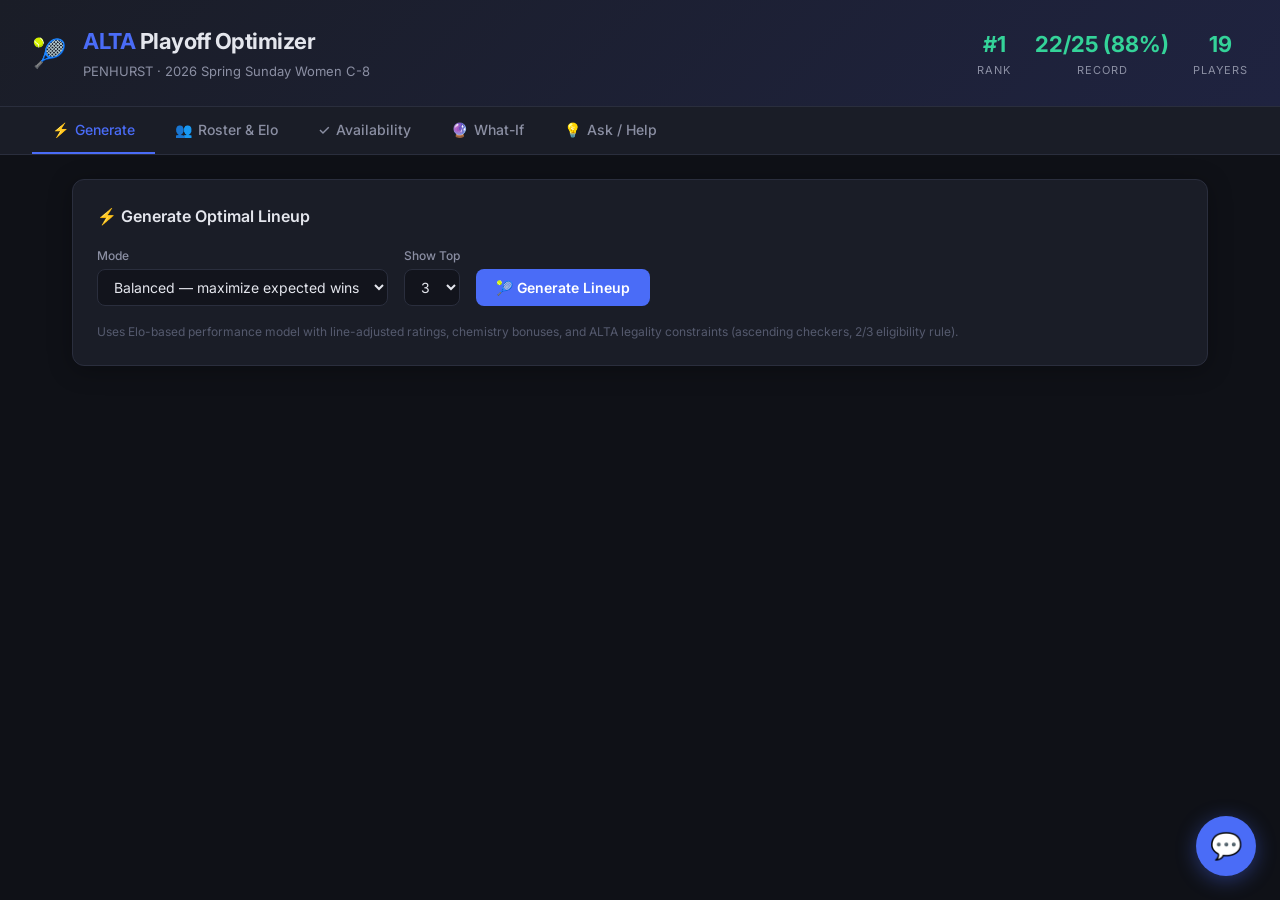
==== docs/index.html @ ab8906a0 "Add GitHub Pages static site Port entire Python optimizer to client-side JavaScript: - optimizer.js:" ====
<!DOCTYPE html>
<html lang="en">
<head>
  <meta charset="UTF-8">
  <meta name="viewport" content="width=device-width, initial-scale=1.0">
  <title>ALTA Playoff Optimizer</title>
  <link rel="preconnect" href="https://fonts.googleapis.com">
  <link href="https://fonts.googleapis.com/css2?family=Inter:wght@400;500;600;700;800&family=JetBrains+Mono:wght@400;600;700;800&display=swap" rel="stylesheet">
  <link rel="stylesheet" href="static/styles.css">
</head>
<body>

  <!-- ── Header ── -->
  <header class="header">
    <div class="header-left">
      <span class="header-logo">🎾</span>
      <div>
        <h1><span>ALTA</span> Playoff Optimizer</h1>
        <div class="header-sub">
          <span id="team-name">Loading...</span> · <span id="team-league"></span>
        </div>
      </div>
    </div>
    <div class="header-stats">
      <div class="stat-box">
        <div class="stat-value" id="team-rank">—</div>
        <div class="stat-label">Rank</div>
      </div>
      <div class="stat-box">
        <div class="stat-value" id="team-record">—</div>
        <div class="stat-label">Record</div>
      </div>
      <div class="stat-box">
        <div class="stat-value" id="team-roster-size">—</div>
        <div class="stat-label">Players</div>
      </div>
    </div>
  </header>

  <!-- ── Navigation ── -->
  <nav class="nav">
    <button class="nav-btn active" data-panel="generate" onclick="switchPanel('generate')">
      <span class="icon">⚡</span>Generate
    </button>
    <button class="nav-btn" data-panel="roster" onclick="switchPanel('roster')">
      <span class="icon">👥</span>Roster & Elo
    </button>
    <button class="nav-btn" data-panel="availability" onclick="switchPanel('availability'); loadAvailability()">
      <span class="icon">✓</span>Availability
    </button>
    <button class="nav-btn" data-panel="whatif" onclick="switchPanel('whatif'); loadWhatIf()">
      <span class="icon">🔮</span>What-If
    </button>
    <button class="nav-btn" data-panel="help" onclick="switchPanel('help'); openChat()">
      <span class="icon">💡</span>Ask / Help
    </button>
  </nav>

  <!-- ── Main Content ── -->
  <main class="main">

    <!-- Generate Panel -->
    <div id="panel-generate" class="panel active">
      <div class="card">
        <div class="card-header">
          <h2>⚡ Generate Optimal Lineup</h2>
        </div>
        <div class="form-row" style="margin-bottom:16px">
          <div class="form-group">
            <label>Mode</label>
            <select id="sel-mode">
              <option value="balanced" selected>Balanced — maximize expected wins</option>
              <option value="aggressive">Aggressive — upset potential</option>
              <option value="conservative">Conservative — protect the lead</option>
            </select>
          </div>
          <div class="form-group">
            <label>Show Top</label>
            <select id="sel-topn">
              <option value="1">1</option>
              <option value="2">2</option>
              <option value="3" selected>3</option>
              <option value="5">5</option>
            </select>
          </div>
          <button class="btn btn-primary" id="btn-generate" onclick="generateLineup()">
            🎾 Generate Lineup
          </button>
        </div>
        <p style="font-size:12px;color:var(--text-muted)">
          Uses Elo-based performance model with line-adjusted ratings, chemistry bonuses,
          and ALTA legality constraints (ascending checkers, 2/3 eligibility rule).
        </p>
      </div>

      <div id="lineup-results"></div>
    </div>

    <!-- Roster Panel -->
    <div id="panel-roster" class="panel">
      <div class="card">
        <div class="card-header">
          <h2>👥 Roster & Elo Ratings</h2>
        </div>
        <p style="font-size:12px;color:var(--text-dim);margin-bottom:12px">
          Line-adjusted Elo ratings · K=40 · Higher = stronger · ±RD = uncertainty
        </p>
        <div class="table-wrap">
          <table>
            <thead>
              <tr>
                <th>#</th>
                <th>Player</th>
                <th>Elo</th>
                <th>±RD</th>
                <th>Value</th>
                <th>Win%</th>
                <th>Matches</th>
                <th>Confidence</th>
                <th>Eligible Lines</th>
              </tr>
            </thead>
            <tbody id="roster-body">
              <tr><td colspan="9"><div class="loading-overlay"><span class="spinner"></span> Click to load roster</div></td></tr>
            </tbody>
          </table>
        </div>
      </div>
    </div>

    <!-- Availability Panel -->
    <div id="panel-availability" class="panel">
      <div class="card">
        <div class="card-header">
          <h2>✓ Player Availability</h2>
          <span style="font-size:13px;color:var(--text-dim)" id="avail-count"></span>
        </div>
        <p style="font-size:12px;color:var(--text-dim);margin-bottom:16px">
          Click a player to toggle availability. Unavailable players won't be included in lineup generation.
        </p>
        <div class="btn-group" style="margin-bottom:16px">
          <button class="btn btn-secondary btn-sm" onclick="resetAvailability()">↺ Reset All Available</button>
        </div>
        <div class="avail-grid" id="avail-grid"></div>
      </div>
    </div>

    <!-- What-If Panel -->
    <div id="panel-whatif" class="panel">
      <div class="card">
        <div class="card-header">
          <h2>🔮 What-If Scenario</h2>
        </div>
        <p style="font-size:12px;color:var(--text-dim);margin-bottom:16px">
          Check the players to REMOVE from the scenario, then compare against your baseline.
          Shows the impact on team win probability.
        </p>
        <h3>Remove players from scenario:</h3>
        <div class="avail-grid" id="whatif-players" style="margin-bottom:16px"></div>
        <button class="btn btn-primary" id="btn-whatif" onclick="runWhatIf()">
          ⚡ Run Scenario
        </button>
      </div>
      <div id="whatif-results"></div>
    </div>

    <!-- Help Panel -->
    <div id="panel-help" class="panel">
      <div class="card" style="text-align:center;padding:60px 24px">
        <h2 style="margin-bottom:12px">💡 Ask a Question</h2>
        <p style="color:var(--text-dim);margin-bottom:24px">Use the chat button in the bottom-right corner to ask about ALTA rules, strategy, Elo ratings, or anything else.</p>
        <button class="btn btn-primary" onclick="openChat()">💬 Open Chat</button>
      </div>
    </div>

  </main>

  <!-- ── Floating Chat Widget ── -->
  <button class="chat-fab" id="chat-fab" onclick="toggleChat()" title="Ask a question">
    <span class="chat-fab-icon" id="chat-fab-icon">💬</span>
    <span class="chat-fab-badge" id="chat-fab-badge" style="display:none"></span>
  </button>

  <div class="chat-widget" id="chat-widget">
    <div class="chat-widget-header">
      <div class="chat-widget-title">
        <span>🎾</span> ALTA Assistant
      </div>
      <button class="chat-widget-close" onclick="toggleChat()">✕</button>
    </div>
    <div class="chat-widget-messages" id="chat-messages"></div>
    <div class="chat-widget-input">
      <input type="text" id="chat-input"
             placeholder="Ask about rules, strategy, Elo..."
             onkeydown="if(event.key==='Enter')chatSend()">
      <button class="chat-send-btn" id="btn-ask" onclick="chatSend()">
        <svg width="20" height="20" viewBox="0 0 24 24" fill="none" stroke="currentColor" stroke-width="2">
          <path d="M22 2L11 13M22 2L15 22L11 13M22 2L2 9L11 13"/>
        </svg>
      </button>
    </div>
  </div>

  <script src="static/optimizer.js"></script>
  <script src="static/app.js"></script>
</body>
</html>
---- docs/static/styles.css ----
/* ALTA Playoff Optimizer — Dark Theme */

:root {
  --bg: #0f1117;
  --bg-card: #1a1d27;
  --bg-card-hover: #22263a;
  --bg-input: #12141c;
  --border: #2a2e3d;
  --border-focus: #4a6cf7;
  --text: #e4e6ed;
  --text-dim: #8b8fa3;
  --text-muted: #555a6e;
  --accent: #4a6cf7;
  --accent-glow: rgba(74, 108, 247, 0.15);
  --green: #34d399;
  --green-dim: rgba(52, 211, 153, 0.12);
  --red: #f87171;
  --red-dim: rgba(248, 113, 113, 0.12);
  --yellow: #fbbf24;
  --yellow-dim: rgba(251, 191, 36, 0.12);
  --orange: #fb923c;
  --radius: 12px;
  --radius-sm: 8px;
  --shadow: 0 4px 24px rgba(0, 0, 0, 0.3);
  --font: 'Inter', -apple-system, BlinkMacSystemFont, 'Segoe UI', sans-serif;
  --mono: 'JetBrains Mono', 'Fira Code', 'Cascadia Code', monospace;
}

* { margin: 0; padding: 0; box-sizing: border-box; }

body {
  font-family: var(--font);
  background: var(--bg);
  color: var(--text);
  line-height: 1.6;
  min-height: 100vh;
}

/* ── Header ── */
.header {
  background: linear-gradient(135deg, #1a1d27 0%, #1f2340 100%);
  border-bottom: 1px solid var(--border);
  padding: 24px 32px;
  display: flex;
  align-items: center;
  justify-content: space-between;
}

.header-left {
  display: flex;
  align-items: center;
  gap: 16px;
}

.header-logo {
  font-size: 28px;
}

.header h1 {
  font-size: 22px;
  font-weight: 700;
  letter-spacing: -0.5px;
}

.header h1 span {
  color: var(--accent);
}

.header-sub {
  color: var(--text-dim);
  font-size: 13px;
  margin-top: 2px;
}

.header-stats {
  display: flex;
  gap: 24px;
}

.stat-box {
  text-align: center;
}

.stat-value {
  font-size: 22px;
  font-weight: 700;
  color: var(--green);
}

.stat-label {
  font-size: 11px;
  color: var(--text-dim);
  text-transform: uppercase;
  letter-spacing: 1px;
}

/* ── Navigation ── */
.nav {
  display: flex;
  background: var(--bg-card);
  border-bottom: 1px solid var(--border);
  padding: 0 32px;
  gap: 0;
  overflow-x: auto;
}

.nav-btn {
  padding: 14px 20px;
  background: none;
  border: none;
  color: var(--text-dim);
  font-size: 14px;
  font-weight: 500;
  cursor: pointer;
  border-bottom: 2px solid transparent;
  transition: all 0.2s;
  white-space: nowrap;
  font-family: var(--font);
}

.nav-btn:hover {
  color: var(--text);
  background: var(--accent-glow);
}

.nav-btn.active {
  color: var(--accent);
  border-bottom-color: var(--accent);
}

.nav-btn .icon { margin-right: 6px; }

/* ── Main Layout ── */
.main {
  max-width: 1200px;
  margin: 0 auto;
  padding: 24px 32px;
}

.panel { display: none; }
.panel.active { display: block; }

/* ── Cards ── */
.card {
  background: var(--bg-card);
  border: 1px solid var(--border);
  border-radius: var(--radius);
  padding: 24px;
  margin-bottom: 20px;
  box-shadow: var(--shadow);
}

.card-header {
  display: flex;
  align-items: center;
  justify-content: space-between;
  margin-bottom: 16px;
}

.card h2 {
  font-size: 16px;
  font-weight: 600;
  display: flex;
  align-items: center;
  gap: 8px;
}

.card h3 {
  font-size: 14px;
  font-weight: 600;
  margin-bottom: 12px;
  color: var(--text-dim);
}

/* ── Tables ── */
.table-wrap {
  overflow-x: auto;
}

table {
  width: 100%;
  border-collapse: collapse;
  font-size: 13px;
}

th {
  text-align: left;
  padding: 10px 12px;
  color: var(--text-dim);
  font-weight: 600;
  font-size: 11px;
  text-transform: uppercase;
  letter-spacing: 0.8px;
  border-bottom: 1px solid var(--border);
  white-space: nowrap;
}

td {
  padding: 10px 12px;
  border-bottom: 1px solid rgba(42, 46, 61, 0.5);
  white-space: nowrap;
}

tr:hover td {
  background: var(--bg-card-hover);
}

.num { text-align: right; font-family: var(--mono); font-size: 13px; }

/* ── Buttons ── */
.btn {
  padding: 10px 20px;
  border-radius: var(--radius-sm);
  border: none;
  font-size: 14px;
  font-weight: 600;
  cursor: pointer;
  transition: all 0.2s;
  font-family: var(--font);
  display: inline-flex;
  align-items: center;
  gap: 6px;
}

.btn-primary {
  background: var(--accent);
  color: white;
}

.btn-primary:hover {
  background: #3b5de7;
  box-shadow: 0 0 20px var(--accent-glow);
}

.btn-primary:disabled {
  opacity: 0.5;
  cursor: not-allowed;
}

.btn-secondary {
  background: var(--bg-input);
  color: var(--text);
  border: 1px solid var(--border);
}

.btn-secondary:hover { border-color: var(--accent); }

.btn-sm { padding: 6px 12px; font-size: 12px; }

.btn-group { display: flex; gap: 8px; flex-wrap: wrap; }

/* ── Form Controls ── */
select, input[type="text"], input[type="number"] {
  padding: 8px 12px;
  background: var(--bg-input);
  border: 1px solid var(--border);
  border-radius: var(--radius-sm);
  color: var(--text);
  font-size: 14px;
  font-family: var(--font);
  outline: none;
  transition: border-color 0.2s;
}

select:focus, input:focus {
  border-color: var(--border-focus);
}

label {
  display: block;
  font-size: 12px;
  color: var(--text-dim);
  margin-bottom: 4px;
  font-weight: 500;
}

.form-row {
  display: flex;
  gap: 16px;
  align-items: flex-end;
  flex-wrap: wrap;
}

.form-group { display: flex; flex-direction: column; }

/* ── Lineup Cards ── */
.lineup-card {
  background: var(--bg-card);
  border: 1px solid var(--border);
  border-radius: var(--radius);
  overflow: hidden;
  margin-bottom: 20px;
}

.lineup-header {
  display: flex;
  justify-content: space-between;
  align-items: center;
  padding: 16px 20px;
  background: linear-gradient(135deg, rgba(74, 108, 247, 0.08), rgba(52, 211, 153, 0.05));
  border-bottom: 1px solid var(--border);
}

.lineup-rank {
  font-size: 20px;
  font-weight: 700;
}

.lineup-win {
  font-size: 28px;
  font-weight: 800;
  color: var(--green);
  font-family: var(--mono);
}

.lineup-win-label {
  font-size: 11px;
  color: var(--text-dim);
  text-transform: uppercase;
}

.lineup-body { padding: 16px 20px; }

.line-row {
  display: grid;
  grid-template-columns: 40px 1fr 1fr 80px 70px;
  align-items: center;
  padding: 10px 0;
  border-bottom: 1px solid rgba(42, 46, 61, 0.4);
  gap: 8px;
}

.line-row:last-child { border-bottom: none; }

.line-num {
  font-size: 13px;
  font-weight: 700;
  color: var(--accent);
  font-family: var(--mono);
}

.line-player {
  font-size: 13px;
}

.line-checker {
  font-size: 12px;
  color: var(--text-dim);
  font-family: var(--mono);
  text-align: right;
}

.line-winprob {
  font-family: var(--mono);
  font-size: 14px;
  font-weight: 700;
  text-align: right;
}

.wp-high { color: var(--green); }
.wp-mid { color: var(--yellow); }
.wp-low { color: var(--red); }

/* ── Explanation Panel ── */
.explain-toggle {
  padding: 10px 20px;
  border-top: 1px solid var(--border);
  cursor: pointer;
  color: var(--accent);
  font-size: 13px;
  font-weight: 500;
  display: flex;
  align-items: center;
  gap: 6px;
}

.explain-toggle:hover { background: var(--accent-glow); }

.explain-content {
  display: none;
  padding: 16px 20px;
  border-top: 1px solid var(--border);
  background: rgba(0, 0, 0, 0.15);
  font-family: var(--mono);
  font-size: 12px;
  line-height: 1.8;
  white-space: pre-wrap;
  color: var(--text-dim);
  max-height: 500px;
  overflow-y: auto;
}

.explain-content.open { display: block; }

/* ── Floating Chat Widget ── */
.chat-fab {
  position: fixed;
  bottom: 24px;
  right: 24px;
  width: 60px;
  height: 60px;
  border-radius: 50%;
  background: var(--accent);
  border: none;
  cursor: pointer;
  box-shadow: 0 4px 20px rgba(74, 108, 247, 0.4);
  display: flex;
  align-items: center;
  justify-content: center;
  transition: all 0.3s;
  z-index: 1000;
}

.chat-fab:hover {
  transform: scale(1.1);
  box-shadow: 0 6px 30px rgba(74, 108, 247, 0.6);
}

.chat-fab-icon {
  font-size: 26px;
  line-height: 1;
}

.chat-fab-badge {
  position: absolute;
  top: -2px;
  right: -2px;
  width: 18px;
  height: 18px;
  border-radius: 50%;
  background: var(--red);
  color: white;
  font-size: 10px;
  font-weight: 700;
  display: flex;
  align-items: center;
  justify-content: center;
}

.chat-widget {
  position: fixed;
  bottom: 96px;
  right: 24px;
  width: 380px;
  max-height: 520px;
  background: var(--bg-card);
  border: 1px solid var(--border);
  border-radius: 16px;
  box-shadow: 0 12px 48px rgba(0, 0, 0, 0.5);
  display: none;
  flex-direction: column;
  z-index: 1001;
  overflow: hidden;
  animation: chatSlideUp 0.3s ease;
}

.chat-widget.open {
  display: flex;
}

@keyframes chatSlideUp {
  from { opacity: 0; transform: translateY(20px); }
  to   { opacity: 1; transform: translateY(0); }
}

.chat-widget-header {
  display: flex;
  align-items: center;
  justify-content: space-between;
  padding: 16px 20px;
  background: linear-gradient(135deg, var(--accent), #3b5de7);
  color: white;
}

.chat-widget-title {
  font-size: 15px;
  font-weight: 700;
  display: flex;
  align-items: center;
  gap: 8px;
}

.chat-widget-close {
  background: rgba(255,255,255,0.2);
  border: none;
  color: white;
  width: 28px;
  height: 28px;
  border-radius: 50%;
  cursor: pointer;
  font-size: 14px;
  display: flex;
  align-items: center;
  justify-content: center;
  transition: background 0.2s;
}

.chat-widget-close:hover {
  background: rgba(255,255,255,0.35);
}

.chat-widget-messages {
  flex: 1;
  overflow-y: auto;
  padding: 16px;
  max-height: 360px;
  min-height: 200px;
}

.chat-widget-input {
  display: flex;
  gap: 8px;
  padding: 12px 16px;
  border-top: 1px solid var(--border);
  background: var(--bg-input);
}

.chat-widget-input input {
  flex: 1;
  padding: 10px 14px !important;
  font-size: 14px !important;
  border-radius: 20px !important;
  border: 1px solid var(--border) !important;
  background: var(--bg-card) !important;
}

.chat-widget-input input:focus {
  border-color: var(--accent) !important;
}

.chat-send-btn {
  width: 40px;
  height: 40px;
  border-radius: 50%;
  background: var(--accent);
  border: none;
  color: white;
  cursor: pointer;
  display: flex;
  align-items: center;
  justify-content: center;
  transition: all 0.2s;
  flex-shrink: 0;
}

.chat-send-btn:hover {
  background: #3b5de7;
  transform: scale(1.05);
}

.help-msg {
  margin-bottom: 12px;
  padding: 10px 14px;
  border-radius: 12px;
  font-size: 13px;
  line-height: 1.6;
  max-width: 90%;
}

.help-msg.question {
  background: var(--accent);
  color: white;
  margin-left: auto;
  border-bottom-right-radius: 4px;
}

.help-msg.answer {
  background: rgba(0, 0, 0, 0.25);
  border: 1px solid var(--border);
  white-space: pre-wrap;
  font-family: var(--mono);
  font-size: 12px;
  border-bottom-left-radius: 4px;
}

/* ── What-If ── */
.impact-box {
  text-align: center;
  padding: 24px;
  border-radius: var(--radius);
  margin: 16px 0;
}

.impact-box.positive {
  background: var(--green-dim);
  border: 1px solid var(--green);
}

.impact-box.negative {
  background: var(--red-dim);
  border: 1px solid var(--red);
}

.impact-box.neutral {
  background: var(--yellow-dim);
  border: 1px solid var(--yellow);
}

.impact-value {
  font-size: 36px;
  font-weight: 800;
  font-family: var(--mono);
}

.impact-label {
  font-size: 13px;
  color: var(--text-dim);
  margin-top: 4px;
}

/* ── Availability Toggles ── */
.avail-grid {
  display: grid;
  grid-template-columns: repeat(auto-fill, minmax(200px, 1fr));
  gap: 8px;
}

.avail-toggle {
  display: flex;
  align-items: center;
  gap: 8px;
  padding: 8px 12px;
  border-radius: var(--radius-sm);
  border: 1px solid var(--border);
  cursor: pointer;
  font-size: 13px;
  transition: all 0.2s;
  background: var(--bg-input);
}

.avail-toggle.unavailable {
  opacity: 0.5;
  text-decoration: line-through;
  border-color: var(--red);
  background: var(--red-dim);
}

.avail-toggle:hover { border-color: var(--accent); }

.avail-dot {
  width: 8px; height: 8px;
  border-radius: 50%;
  background: var(--green);
}

.avail-toggle.unavailable .avail-dot {
  background: var(--red);
}

/* ── Badges ── */
.badge {
  display: inline-block;
  padding: 2px 8px;
  border-radius: 100px;
  font-size: 11px;
  font-weight: 600;
}

.badge-green { background: var(--green-dim); color: var(--green); }
.badge-yellow { background: var(--yellow-dim); color: var(--yellow); }
.badge-red { background: var(--red-dim); color: var(--red); }

/* ── Loading ── */
.spinner {
  display: inline-block;
  width: 20px; height: 20px;
  border: 2px solid var(--border);
  border-top-color: var(--accent);
  border-radius: 50%;
  animation: spin 0.6s linear infinite;
}

@keyframes spin { to { transform: rotate(360deg); } }

.loading-overlay {
  display: flex;
  align-items: center;
  justify-content: center;
  gap: 12px;
  padding: 40px;
  color: var(--text-dim);
}

/* ── Confidence Meter ── */
.conf-bar {
  width: 60px; height: 6px;
  background: var(--bg-input);
  border-radius: 3px;
  overflow: hidden;
  display: inline-block;
  vertical-align: middle;
  margin-left: 6px;
}

.conf-fill {
  height: 100%;
  border-radius: 3px;
  transition: width 0.3s;
}

/* ── Responsive ── */
@media (max-width: 768px) {
  .header { flex-direction: column; gap: 16px; padding: 16px; }
  .header-stats { gap: 16px; }
  .main { padding: 16px; }
  .form-row { flex-direction: column; }
  .line-row { grid-template-columns: 30px 1fr 80px 60px; }
  .line-row > :nth-child(2) { display: none; }
}
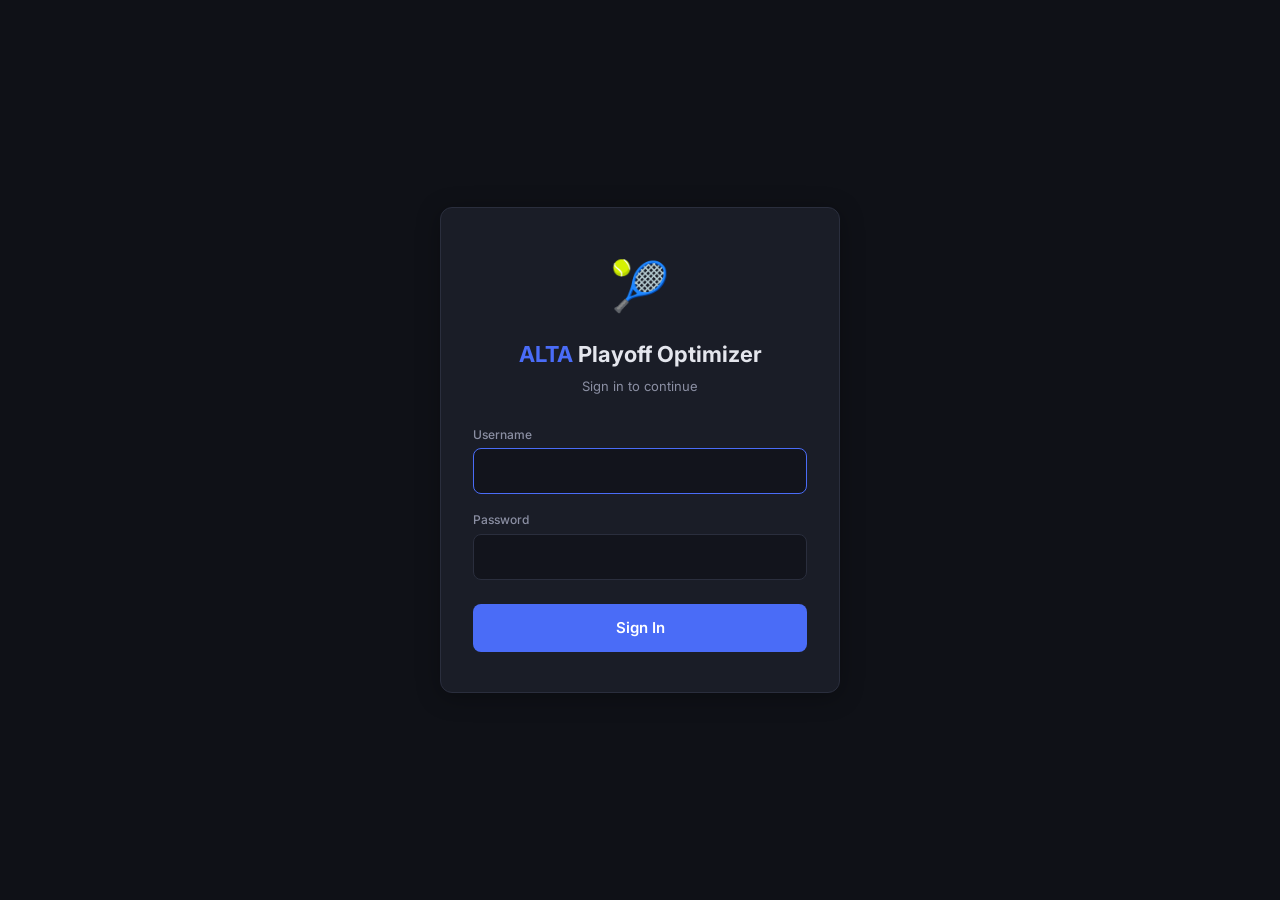
==== commit 3989963d: "Update GitHub Pages with mobile UX and login page - Port mobile responsive CSS improvements to docs/" ====
--- a/docs/index.html
+++ b/docs/index.html
@@ -2,13 +2,37 @@
 <html lang="en">
 <head>
   <meta charset="UTF-8">
-  <meta name="viewport" content="width=device-width, initial-scale=1.0">
+  <meta name="viewport" content="width=device-width, initial-scale=1.0, viewport-fit=cover">
   <title>ALTA Playoff Optimizer</title>
   <link rel="preconnect" href="https://fonts.googleapis.com">
   <link href="https://fonts.googleapis.com/css2?family=Inter:wght@400;500;600;700;800&family=JetBrains+Mono:wght@400;600;700;800&display=swap" rel="stylesheet">
   <link rel="stylesheet" href="static/styles.css">
 </head>
 <body>
+
+  <!-- ── Login Overlay ── -->
+  <div class="login-overlay" id="login-overlay">
+    <div class="login-card">
+      <div class="login-logo">🎾</div>
+      <div class="login-title"><span>ALTA</span> Playoff Optimizer</div>
+      <div class="login-sub">Sign in to continue</div>
+      <div class="login-error" id="login-error">Invalid username or password.</div>
+      <form onsubmit="return handleLogin(event)">
+        <div class="form-group">
+          <label for="login-username">Username</label>
+          <input type="text" id="login-username" autocomplete="username" required autofocus>
+        </div>
+        <div class="form-group">
+          <label for="login-password">Password</label>
+          <input type="password" id="login-password" autocomplete="current-password" required>
+        </div>
+        <button type="submit" class="login-btn">Sign In</button>
+      </form>
+    </div>
+  </div>
+
+  <!-- ── App Container (hidden until login) ── -->
+  <div class="app-container hidden" id="app-container">
 
   <!-- ── Header ── -->
   <header class="header">
@@ -34,6 +58,7 @@
         <div class="stat-value" id="team-roster-size">—</div>
         <div class="stat-label">Players</div>
       </div>
+      <button class="btn btn-secondary btn-sm" onclick="handleLogout()">Logout</button>
     </div>
   </header>
 
@@ -199,7 +224,9 @@
         </svg>
       </button>
     </div>
-  </div>
+  </div> <!-- /chat-widget -->
+
+  </div> <!-- /app-container -->
 
   <script src="static/optimizer.js"></script>
   <script src="static/app.js"></script>
--- a/docs/static/styles.css
+++ b/docs/static/styles.css
@@ -699,11 +699,302 @@
 }
 
 /* ── Responsive ── */
+
+/* Tablet breakpoint */
 @media (max-width: 768px) {
-  .header { flex-direction: column; gap: 16px; padding: 16px; }
+  .header {
+    flex-direction: column;
+    gap: 12px;
+    padding: 16px;
+  }
+
   .header-stats { gap: 16px; }
+
   .main { padding: 16px; }
+
   .form-row { flex-direction: column; }
-  .line-row { grid-template-columns: 30px 1fr 80px 60px; }
-  .line-row > :nth-child(2) { display: none; }
-}
+
+  .chat-widget {
+    width: calc(100vw - 24px);
+    right: 12px;
+    bottom: 88px;
+    max-height: 60vh;
+  }
+}
+
+/* Phone breakpoint */
+@media (max-width: 480px) {
+  .header {
+    padding: 12px 16px;
+    gap: 10px;
+  }
+
+  .header-logo { font-size: 22px; }
+
+  .header h1 { font-size: 17px; }
+
+  .header-sub { font-size: 12px; }
+
+  .header-left { gap: 10px; }
+
+  .header-stats {
+    gap: 12px;
+    width: 100%;
+    justify-content: space-around;
+  }
+
+  .stat-value { font-size: 18px; }
+  .stat-label { font-size: 10px; }
+
+  .nav {
+    padding: 0 8px;
+    gap: 0;
+    -webkit-overflow-scrolling: touch;
+    scrollbar-width: none;
+  }
+
+  .nav::-webkit-scrollbar { display: none; }
+
+  .nav-btn {
+    padding: 12px 14px;
+    font-size: 13px;
+    min-height: 48px;
+  }
+
+  .nav-btn .icon { margin-right: 4px; }
+
+  .main { padding: 12px; }
+
+  .card {
+    padding: 16px;
+    border-radius: 10px;
+    margin-bottom: 12px;
+  }
+
+  .card h2 { font-size: 15px; }
+
+  select, input[type="text"], input[type="number"] {
+    padding: 12px 14px;
+    font-size: 16px;
+    min-height: 44px;
+  }
+
+  .btn {
+    padding: 12px 20px;
+    font-size: 14px;
+    min-height: 48px;
+    width: 100%;
+    justify-content: center;
+  }
+
+  .btn-sm {
+    padding: 10px 16px;
+    font-size: 13px;
+    min-height: 44px;
+  }
+
+  .form-group { width: 100%; }
+  .form-group select { width: 100%; }
+
+  .lineup-header {
+    padding: 14px 16px;
+    flex-direction: column;
+    gap: 8px;
+    align-items: flex-start;
+  }
+
+  .lineup-header > div:last-child {
+    text-align: left;
+    display: flex;
+    align-items: baseline;
+    gap: 8px;
+  }
+
+  .lineup-win { font-size: 24px; }
+  .lineup-win-label { font-size: 10px; }
+  .lineup-rank { font-size: 17px; }
+  .lineup-body { padding: 12px 14px; }
+
+  .line-row {
+    display: flex;
+    flex-wrap: wrap;
+    gap: 4px 8px;
+    padding: 10px 0;
+    align-items: center;
+  }
+
+  .line-num { flex: 0 0 32px; }
+
+  .line-player {
+    flex: 1 1 auto;
+    min-width: 0;
+    overflow: hidden;
+    text-overflow: ellipsis;
+  }
+
+  .line-checker {
+    flex: 0 0 100%;
+    text-align: left;
+    padding-left: 32px;
+    font-size: 11px;
+    order: 5;
+  }
+
+  .line-winprob { flex: 0 0 auto; text-align: right; }
+
+  .table-wrap { margin: 0 -16px; padding: 0 16px; }
+  table { font-size: 12px; }
+  th { padding: 8px 10px; font-size: 10px; }
+  td { padding: 8px 10px; font-size: 12px; }
+
+  .avail-grid { grid-template-columns: 1fr 1fr; gap: 8px; }
+
+  .avail-toggle {
+    padding: 12px;
+    font-size: 13px;
+    min-height: 44px;
+    border-radius: 10px;
+  }
+
+  .impact-value { font-size: 28px; }
+  .impact-box { padding: 20px 16px; }
+
+  .chat-widget {
+    position: fixed;
+    bottom: 0;
+    right: 0;
+    width: 100vw;
+    max-height: 85vh;
+    border-radius: 16px 16px 0 0;
+    border-bottom: none;
+  }
+
+  .chat-widget-messages { max-height: 55vh; min-height: 150px; }
+
+  .chat-widget-input {
+    padding: 10px 12px;
+    padding-bottom: calc(10px + env(safe-area-inset-bottom, 0px));
+  }
+
+  .chat-widget-input input {
+    font-size: 16px !important;
+    min-height: 44px;
+  }
+
+  .chat-fab { bottom: 16px; right: 16px; width: 56px; height: 56px; }
+  .chat-fab-icon { font-size: 24px; }
+
+  .explain-toggle { padding: 14px 16px; font-size: 13px; min-height: 44px; }
+  .explain-content { padding: 14px 16px; font-size: 11px; }
+  .badge { padding: 3px 8px; font-size: 10px; }
+  .conf-bar { width: 40px; }
+}
+
+/* Login screen */
+.login-overlay {
+  position: fixed;
+  inset: 0;
+  background: var(--bg);
+  display: flex;
+  align-items: center;
+  justify-content: center;
+  z-index: 9999;
+  padding: 16px;
+}
+
+.login-card {
+  background: var(--bg-card);
+  border: 1px solid var(--border);
+  border-radius: var(--radius);
+  padding: 40px 32px;
+  width: 100%;
+  max-width: 400px;
+  box-shadow: var(--shadow);
+  text-align: center;
+}
+
+.login-logo { font-size: 48px; margin-bottom: 12px; }
+
+.login-title {
+  font-size: 22px;
+  font-weight: 700;
+  margin-bottom: 4px;
+}
+
+.login-title span { color: var(--accent); }
+
+.login-sub {
+  color: var(--text-dim);
+  font-size: 13px;
+  margin-bottom: 28px;
+}
+
+.login-card .form-group {
+  text-align: left;
+  margin-bottom: 16px;
+}
+
+.login-card input {
+  width: 100%;
+  padding: 12px 14px;
+  background: var(--bg-input);
+  border: 1px solid var(--border);
+  border-radius: var(--radius-sm);
+  color: var(--text);
+  font-size: 16px;
+  font-family: var(--font);
+  outline: none;
+  transition: border-color 0.2s;
+  min-height: 44px;
+}
+
+.login-card input:focus {
+  border-color: var(--border-focus);
+}
+
+.login-btn {
+  width: 100%;
+  padding: 12px 20px;
+  background: var(--accent);
+  color: white;
+  border: none;
+  border-radius: var(--radius-sm);
+  font-size: 15px;
+  font-weight: 600;
+  font-family: var(--font);
+  cursor: pointer;
+  min-height: 48px;
+  margin-top: 8px;
+  transition: background 0.2s;
+}
+
+.login-btn:hover { background: #3b5de7; }
+
+.login-error {
+  background: var(--red-dim);
+  border: 1px solid var(--red);
+  color: var(--red);
+  padding: 10px 14px;
+  border-radius: var(--radius-sm);
+  font-size: 13px;
+  margin-bottom: 16px;
+  display: none;
+}
+
+.login-error.visible { display: block; }
+
+.app-container.hidden { display: none; }
+
+/* Safe area support for notched phones */
+@supports (padding: env(safe-area-inset-bottom)) {
+  .chat-fab {
+    bottom: calc(16px + env(safe-area-inset-bottom, 0px));
+  }
+
+  @media (max-width: 480px) {
+    .nav {
+      padding-left: env(safe-area-inset-left, 8px);
+      padding-right: env(safe-area-inset-right, 8px);
+    }
+  }
+}
